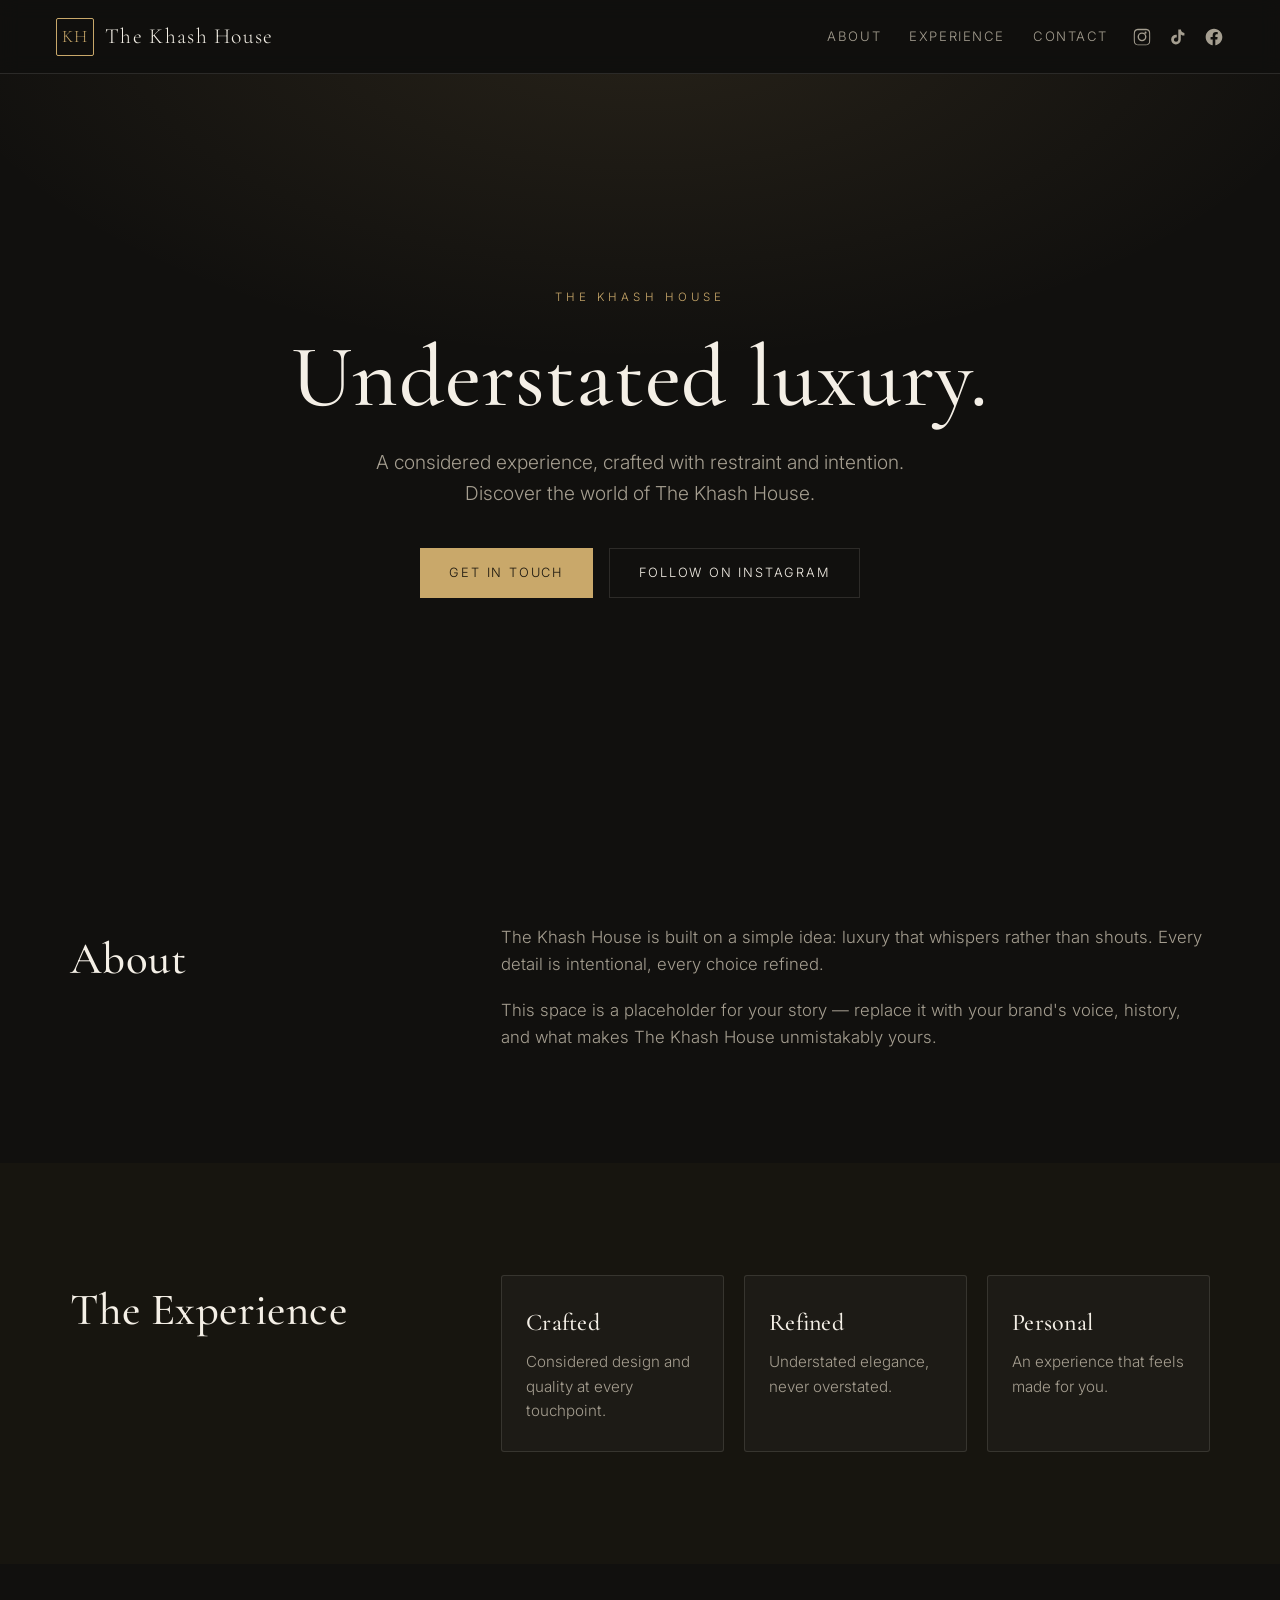
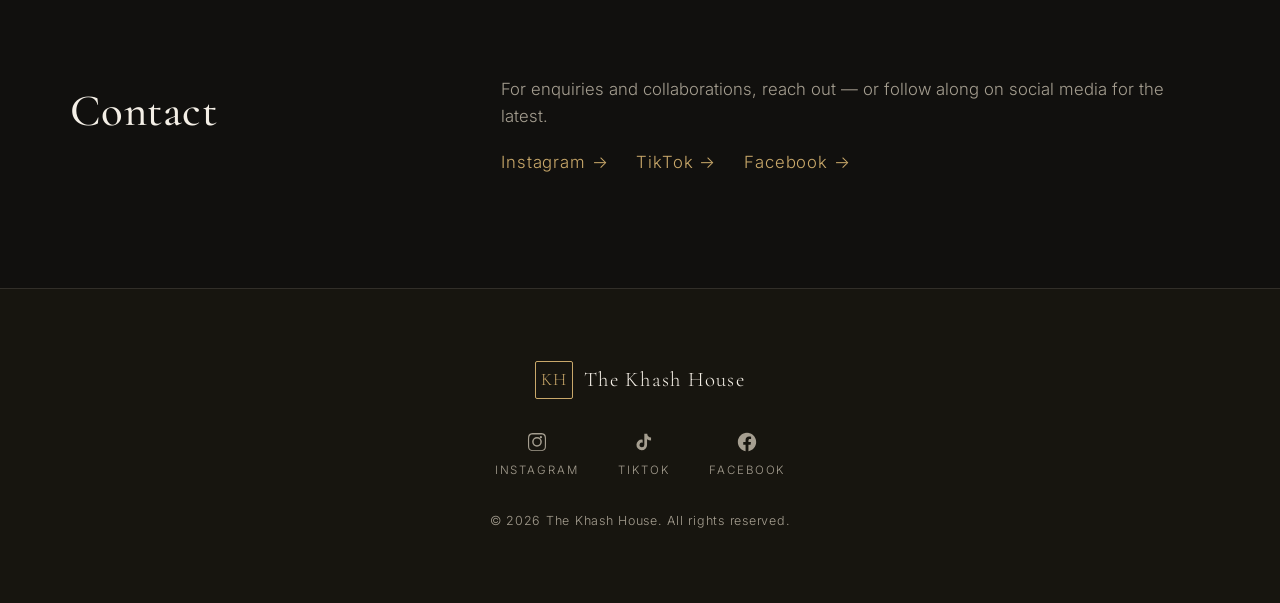
==== index.html @ d8a69405 "Add The Khash House website with social media links" ====
<!DOCTYPE html>
<html lang="en">
<head>
  <meta charset="UTF-8" />
  <meta name="viewport" content="width=device-width, initial-scale=1.0" />
  <title>The Khash House — Understated Luxury</title>
  <meta name="description" content="The Khash House — understated luxury. Follow us on Instagram, TikTok and Facebook." />

  <!-- Open Graph / social preview -->
  <meta property="og:title" content="The Khash House" />
  <meta property="og:description" content="Understated luxury." />
  <meta property="og:type" content="website" />

  <link rel="preconnect" href="https://fonts.googleapis.com" />
  <link rel="preconnect" href="https://fonts.gstatic.com" crossorigin />
  <link href="https://fonts.googleapis.com/css2?family=Cormorant+Garamond:wght@400;500;600&family=Inter:wght@300;400;500&display=swap" rel="stylesheet" />
  <link rel="stylesheet" href="styles.css" />
</head>
<body>
  <!-- Header -->
  <header class="site-header">
    <a class="brand" href="#top">
      <span class="brand-mark">KH</span>
      <span class="brand-name">The Khash House</span>
    </a>

    <nav class="nav" aria-label="Primary">
      <a href="#about">About</a>
      <a href="#experience">Experience</a>
      <a href="#contact">Contact</a>
    </nav>

    <ul class="social social--header" aria-label="Social media">
      <li>
        <a href="https://www.instagram.com/the.khash.house" target="_blank" rel="noopener noreferrer" aria-label="The Khash House on Instagram">
          <svg viewBox="0 0 24 24" width="20" height="20" aria-hidden="true" focusable="false">
            <path fill="currentColor" d="M12 2.16c3.2 0 3.58.01 4.85.07 1.17.05 1.8.25 2.23.41.56.22.96.48 1.38.9.42.42.68.82.9 1.38.16.42.36 1.06.41 2.23.06 1.27.07 1.65.07 4.85s-.01 3.58-.07 4.85c-.05 1.17-.25 1.8-.41 2.23-.22.56-.48.96-.9 1.38-.42.42-.82.68-1.38.9-.42.16-1.06.36-2.23.41-1.27.06-1.65.07-4.85.07s-3.58-.01-4.85-.07c-1.17-.05-1.8-.25-2.23-.41a3.7 3.7 0 0 1-1.38-.9 3.7 3.7 0 0 1-.9-1.38c-.16-.42-.36-1.06-.41-2.23C2.17 15.58 2.16 15.2 2.16 12s.01-3.58.07-4.85c.05-1.17.25-1.8.41-2.23.22-.56.48-.96.9-1.38.42-.42.82-.68 1.38-.9.42-.16 1.06-.36 2.23-.41C8.42 2.17 8.8 2.16 12 2.16Zm0 1.62c-3.15 0-3.5.01-4.74.07-.9.04-1.39.19-1.71.32-.43.17-.74.37-1.06.69-.32.32-.52.63-.69 1.06-.13.32-.28.81-.32 1.71-.06 1.24-.07 1.59-.07 4.74s.01 3.5.07 4.74c.04.9.19 1.39.32 1.71.17.43.37.74.69 1.06.32.32.63.52 1.06.69.32.13.81.28 1.71.32 1.24.06 1.59.07 4.74.07s3.5-.01 4.74-.07c.9-.04 1.39-.19 1.71-.32.43-.17.74-.37 1.06-.69.32-.32.52-.63.69-1.06.13-.32.28-.81.32-1.71.06-1.24.07-1.59.07-4.74s-.01-3.5-.07-4.74c-.04-.9-.19-1.39-.32-1.71a2.86 2.86 0 0 0-.69-1.06 2.86 2.86 0 0 0-1.06-.69c-.32-.13-.81-.28-1.71-.32-1.24-.06-1.59-.07-4.74-.07Zm0 2.76a5.3 5.3 0 1 1 0 10.6 5.3 5.3 0 0 1 0-10.6Zm0 1.62a3.68 3.68 0 1 0 0 7.36 3.68 3.68 0 0 0 0-7.36Zm5.5-1.4a1.24 1.24 0 1 1-2.48 0 1.24 1.24 0 0 1 2.48 0Z"/>
          </svg>
        </a>
      </li>
      <li>
        <a href="https://www.tiktok.com/@thekhashhouse" target="_blank" rel="noopener noreferrer" aria-label="The Khash House on TikTok">
          <svg viewBox="0 0 24 24" width="20" height="20" aria-hidden="true" focusable="false">
            <path fill="currentColor" d="M16.6 5.82a4.28 4.28 0 0 1-1.05-2.82h-3.2v12.27a2.59 2.59 0 0 1-2.59 2.5 2.59 2.59 0 1 1 .77-5.06V9.42a5.8 5.8 0 0 0-.77-.05A5.79 5.79 0 1 0 15.34 15.2V8.9a7.46 7.46 0 0 0 4.36 1.4V7.1a4.28 4.28 0 0 1-3.1-1.28Z"/>
          </svg>
        </a>
      </li>
      <li>
        <a href="https://www.facebook.com/share/192KsNtEvM/?mibextid=wwXIfr" target="_blank" rel="noopener noreferrer" aria-label="The Khash House on Facebook">
          <svg viewBox="0 0 24 24" width="20" height="20" aria-hidden="true" focusable="false">
            <path fill="currentColor" d="M22 12.06C22 6.5 17.52 2 12 2S2 6.5 2 12.06c0 5.02 3.66 9.18 8.44 9.94v-7.03H7.9v-2.91h2.54V9.85c0-2.52 1.49-3.91 3.78-3.91 1.1 0 2.24.2 2.24.2v2.48h-1.26c-1.24 0-1.63.78-1.63 1.57v1.87h2.78l-.44 2.91h-2.34V22c4.78-.76 8.43-4.92 8.43-9.94Z"/>
          </svg>
        </a>
      </li>
    </ul>
  </header>

  <!-- Hero -->
  <main id="top">
    <section class="hero">
      <div class="hero-inner">
        <p class="eyebrow">The Khash House</p>
        <h1>Understated luxury.</h1>
        <p class="lede">A considered experience, crafted with restraint and intention. Discover the world of The Khash House.</p>
        <div class="hero-cta">
          <a class="btn btn--primary" href="#contact">Get in touch</a>
          <a class="btn btn--ghost" href="https://www.instagram.com/the.khash.house" target="_blank" rel="noopener noreferrer">Follow on Instagram</a>
        </div>
      </div>
    </section>

    <!-- About -->
    <section id="about" class="section">
      <div class="section-grid">
        <div>
          <h2>About</h2>
        </div>
        <div class="section-body">
          <p>The Khash House is built on a simple idea: luxury that whispers rather than shouts. Every detail is intentional, every choice refined.</p>
          <p>This space is a placeholder for your story — replace it with your brand's voice, history, and what makes The Khash House unmistakably yours.</p>
        </div>
      </div>
    </section>

    <!-- Experience -->
    <section id="experience" class="section section--alt">
      <div class="section-grid">
        <div>
          <h2>The Experience</h2>
        </div>
        <div class="section-body cards">
          <article class="card">
            <h3>Crafted</h3>
            <p>Considered design and quality at every touchpoint.</p>
          </article>
          <article class="card">
            <h3>Refined</h3>
            <p>Understated elegance, never overstated.</p>
          </article>
          <article class="card">
            <h3>Personal</h3>
            <p>An experience that feels made for you.</p>
          </article>
        </div>
      </div>
    </section>

    <!-- Contact -->
    <section id="contact" class="section">
      <div class="section-grid">
        <div>
          <h2>Contact</h2>
        </div>
        <div class="section-body">
          <p>For enquiries and collaborations, reach out — or follow along on social media for the latest.</p>
          <ul class="social social--inline" aria-label="Social media">
            <li><a href="https://www.instagram.com/the.khash.house" target="_blank" rel="noopener noreferrer">Instagram &rarr;</a></li>
            <li><a href="https://www.tiktok.com/@thekhashhouse" target="_blank" rel="noopener noreferrer">TikTok &rarr;</a></li>
            <li><a href="https://www.facebook.com/share/192KsNtEvM/?mibextid=wwXIfr" target="_blank" rel="noopener noreferrer">Facebook &rarr;</a></li>
          </ul>
        </div>
      </div>
    </section>
  </main>

  <!-- Footer -->
  <footer class="site-footer">
    <div class="footer-inner">
      <div class="footer-brand">
        <span class="brand-mark">KH</span>
        <span>The Khash House</span>
      </div>

      <ul class="social social--footer" aria-label="Social media">
        <li>
          <a href="https://www.instagram.com/the.khash.house" target="_blank" rel="noopener noreferrer" aria-label="The Khash House on Instagram">
            <svg viewBox="0 0 24 24" width="22" height="22" aria-hidden="true" focusable="false"><path fill="currentColor" d="M12 2.16c3.2 0 3.58.01 4.85.07 1.17.05 1.8.25 2.23.41.56.22.96.48 1.38.9.42.42.68.82.9 1.38.16.42.36 1.06.41 2.23.06 1.27.07 1.65.07 4.85s-.01 3.58-.07 4.85c-.05 1.17-.25 1.8-.41 2.23-.22.56-.48.96-.9 1.38-.42.42-.82.68-1.38.9-.42.16-1.06.36-2.23.41-1.27.06-1.65.07-4.85.07s-3.58-.01-4.85-.07c-1.17-.05-1.8-.25-2.23-.41a3.7 3.7 0 0 1-1.38-.9 3.7 3.7 0 0 1-.9-1.38c-.16-.42-.36-1.06-.41-2.23C2.17 15.58 2.16 15.2 2.16 12s.01-3.58.07-4.85c.05-1.17.25-1.8.41-2.23.22-.56.48-.96.9-1.38.42-.42.82-.68 1.38-.9.42-.16 1.06-.36 2.23-.41C8.42 2.17 8.8 2.16 12 2.16Zm0 1.62c-3.15 0-3.5.01-4.74.07-.9.04-1.39.19-1.71.32-.43.17-.74.37-1.06.69-.32.32-.52.63-.69 1.06-.13.32-.28.81-.32 1.71-.06 1.24-.07 1.59-.07 4.74s.01 3.5.07 4.74c.04.9.19 1.39.32 1.71.17.43.37.74.69 1.06.32.32.63.52 1.06.69.32.13.81.28 1.71.32 1.24.06 1.59.07 4.74.07s3.5-.01 4.74-.07c.9-.04 1.39-.19 1.71-.32.43-.17.74-.37 1.06-.69.32-.32.52-.63.69-1.06.13-.32.28-.81.32-1.71.06-1.24.07-1.59.07-4.74s-.01-3.5-.07-4.74c-.04-.9-.19-1.39-.32-1.71a2.86 2.86 0 0 0-.69-1.06 2.86 2.86 0 0 0-1.06-.69c-.32-.13-.81-.28-1.71-.32-1.24-.06-1.59-.07-4.74-.07Zm0 2.76a5.3 5.3 0 1 1 0 10.6 5.3 5.3 0 0 1 0-10.6Zm0 1.62a3.68 3.68 0 1 0 0 7.36 3.68 3.68 0 0 0 0-7.36Zm5.5-1.4a1.24 1.24 0 1 1-2.48 0 1.24 1.24 0 0 1 2.48 0Z"/></svg>
            <span>Instagram</span>
          </a>
        </li>
        <li>
          <a href="https://www.tiktok.com/@thekhashhouse" target="_blank" rel="noopener noreferrer" aria-label="The Khash House on TikTok">
            <svg viewBox="0 0 24 24" width="22" height="22" aria-hidden="true" focusable="false"><path fill="currentColor" d="M16.6 5.82a4.28 4.28 0 0 1-1.05-2.82h-3.2v12.27a2.59 2.59 0 0 1-2.59 2.5 2.59 2.59 0 1 1 .77-5.06V9.42a5.8 5.8 0 0 0-.77-.05A5.79 5.79 0 1 0 15.34 15.2V8.9a7.46 7.46 0 0 0 4.36 1.4V7.1a4.28 4.28 0 0 1-3.1-1.28Z"/></svg>
            <span>TikTok</span>
          </a>
        </li>
        <li>
          <a href="https://www.facebook.com/share/192KsNtEvM/?mibextid=wwXIfr" target="_blank" rel="noopener noreferrer" aria-label="The Khash House on Facebook">
            <svg viewBox="0 0 24 24" width="22" height="22" aria-hidden="true" focusable="false"><path fill="currentColor" d="M22 12.06C22 6.5 17.52 2 12 2S2 6.5 2 12.06c0 5.02 3.66 9.18 8.44 9.94v-7.03H7.9v-2.91h2.54V9.85c0-2.52 1.49-3.91 3.78-3.91 1.1 0 2.24.2 2.24.2v2.48h-1.26c-1.24 0-1.63.78-1.63 1.57v1.87h2.78l-.44 2.91h-2.34V22c4.78-.76 8.43-4.92 8.43-9.94Z"/></svg>
            <span>Facebook</span>
          </a>
        </li>
      </ul>

      <p class="copyright">&copy; <span id="year"></span> The Khash House. All rights reserved.</p>
    </div>
  </footer>

  <script src="script.js"></script>
</body>
</html>
---- styles.css ----
:root {
  --bg: #11100e;
  --bg-alt: #17150f;
  --surface: #1d1b16;
  --cream: #f4efe6;
  --muted: #a59e90;
  --gold: #c9a86a;
  --line: rgba(244, 239, 230, 0.12);
  --max: 1140px;
}

* { box-sizing: border-box; }

html { scroll-behavior: smooth; }

body {
  margin: 0;
  background: var(--bg);
  color: var(--cream);
  font-family: "Inter", system-ui, -apple-system, sans-serif;
  font-weight: 300;
  line-height: 1.6;
  -webkit-font-smoothing: antialiased;
}

a { color: inherit; text-decoration: none; }

h1, h2, h3 {
  font-family: "Cormorant Garamond", Georgia, serif;
  font-weight: 500;
  letter-spacing: 0.01em;
  margin: 0;
}

/* ---------- Header ---------- */
.site-header {
  position: sticky;
  top: 0;
  z-index: 10;
  display: flex;
  align-items: center;
  gap: 1.5rem;
  padding: 1.1rem clamp(1.25rem, 5vw, 3.5rem);
  background: rgba(17, 16, 14, 0.82);
  backdrop-filter: blur(10px);
  border-bottom: 1px solid var(--line);
}

.brand {
  display: flex;
  align-items: center;
  gap: 0.7rem;
  margin-right: auto;
}

.brand-mark {
  display: grid;
  place-items: center;
  width: 38px;
  height: 38px;
  border: 1px solid var(--gold);
  color: var(--gold);
  font-family: "Cormorant Garamond", serif;
  font-size: 1.1rem;
  letter-spacing: 0.05em;
  border-radius: 2px;
}

.brand-name {
  font-family: "Cormorant Garamond", serif;
  font-size: 1.35rem;
  letter-spacing: 0.06em;
}

.nav {
  display: flex;
  gap: 1.75rem;
  font-size: 0.82rem;
  letter-spacing: 0.12em;
  text-transform: uppercase;
  color: var(--muted);
}

.nav a { transition: color 0.2s ease; }
.nav a:hover { color: var(--cream); }

/* ---------- Social ---------- */
.social {
  list-style: none;
  margin: 0;
  padding: 0;
  display: flex;
  align-items: center;
}

.social--header { gap: 1rem; }

.social--header a {
  display: grid;
  place-items: center;
  color: var(--muted);
  transition: color 0.2s ease, transform 0.2s ease;
}
.social--header a:hover { color: var(--gold); transform: translateY(-2px); }

/* ---------- Hero ---------- */
.hero {
  position: relative;
  display: grid;
  place-items: center;
  text-align: center;
  min-height: 82vh;
  padding: 5rem 1.5rem;
  background:
    radial-gradient(1200px 600px at 50% -10%, rgba(201, 168, 106, 0.12), transparent 60%),
    var(--bg);
}

.hero-inner { max-width: 720px; }

.eyebrow {
  text-transform: uppercase;
  letter-spacing: 0.35em;
  font-size: 0.72rem;
  color: var(--gold);
  margin: 0 0 1.5rem;
}

.hero h1 {
  font-size: clamp(2.8rem, 8vw, 5.5rem);
  line-height: 1.05;
  margin-bottom: 1.5rem;
}

.lede {
  color: var(--muted);
  font-size: clamp(1rem, 2.2vw, 1.2rem);
  max-width: 540px;
  margin: 0 auto 2.5rem;
}

.hero-cta {
  display: flex;
  gap: 1rem;
  justify-content: center;
  flex-wrap: wrap;
}

.btn {
  display: inline-block;
  padding: 0.85rem 1.8rem;
  font-size: 0.8rem;
  letter-spacing: 0.14em;
  text-transform: uppercase;
  border: 1px solid transparent;
  transition: all 0.2s ease;
}

.btn--primary { background: var(--gold); color: #1a160e; }
.btn--primary:hover { background: #d8bb83; }

.btn--ghost { border-color: var(--line); color: var(--cream); }
.btn--ghost:hover { border-color: var(--gold); color: var(--gold); }

/* ---------- Sections ---------- */
.section {
  padding: clamp(4rem, 9vw, 7rem) clamp(1.25rem, 5vw, 3.5rem);
}
.section--alt { background: var(--bg-alt); }

.section-grid {
  max-width: var(--max);
  margin: 0 auto;
  display: grid;
  grid-template-columns: 1fr 2fr;
  gap: clamp(2rem, 6vw, 5rem);
}

.section h2 {
  font-size: clamp(2rem, 4vw, 2.8rem);
}

.section-body { color: var(--muted); font-size: 1.05rem; }
.section-body p { margin: 0 0 1.2rem; }
.section-body p:last-child { margin-bottom: 0; }

/* ---------- Cards ---------- */
.cards {
  display: grid;
  grid-template-columns: repeat(3, 1fr);
  gap: 1.25rem;
}

.card {
  border: 1px solid var(--line);
  background: var(--surface);
  padding: 1.75rem 1.5rem;
  border-radius: 3px;
  transition: border-color 0.2s ease, transform 0.2s ease;
}
.card:hover { border-color: var(--gold); transform: translateY(-3px); }

.card h3 {
  font-size: 1.5rem;
  color: var(--cream);
  margin-bottom: 0.5rem;
}
.card p { margin: 0; font-size: 0.95rem; }

/* ---------- Inline social (contact) ---------- */
.social--inline {
  gap: 1.75rem;
  flex-wrap: wrap;
  margin-top: 0.5rem;
}
.social--inline a {
  color: var(--gold);
  letter-spacing: 0.05em;
  border-bottom: 1px solid transparent;
  transition: border-color 0.2s ease;
}
.social--inline a:hover { border-color: var(--gold); }

/* ---------- Footer ---------- */
.site-footer {
  border-top: 1px solid var(--line);
  background: var(--bg-alt);
  padding: clamp(3rem, 6vw, 4.5rem) clamp(1.25rem, 5vw, 3.5rem);
}

.footer-inner {
  max-width: var(--max);
  margin: 0 auto;
  display: flex;
  flex-direction: column;
  align-items: center;
  gap: 2rem;
  text-align: center;
}

.footer-brand {
  display: flex;
  align-items: center;
  gap: 0.7rem;
  font-family: "Cormorant Garamond", serif;
  font-size: 1.3rem;
  letter-spacing: 0.06em;
}

.social--footer {
  gap: 2.5rem;
  flex-wrap: wrap;
  justify-content: center;
}

.social--footer a {
  display: flex;
  flex-direction: column;
  align-items: center;
  gap: 0.5rem;
  color: var(--muted);
  font-size: 0.72rem;
  letter-spacing: 0.16em;
  text-transform: uppercase;
  transition: color 0.2s ease, transform 0.2s ease;
}
.social--footer a:hover { color: var(--gold); transform: translateY(-3px); }

.copyright {
  color: var(--muted);
  font-size: 0.78rem;
  letter-spacing: 0.06em;
  margin: 0;
}

/* ---------- Responsive ---------- */
@media (max-width: 860px) {
  .nav { display: none; }
  .section-grid { grid-template-columns: 1fr; gap: 1.5rem; }
  .cards { grid-template-columns: 1fr; }
}

@media (max-width: 520px) {
  .brand-name { font-size: 1.15rem; }
  .social--footer { gap: 1.75rem; }
}
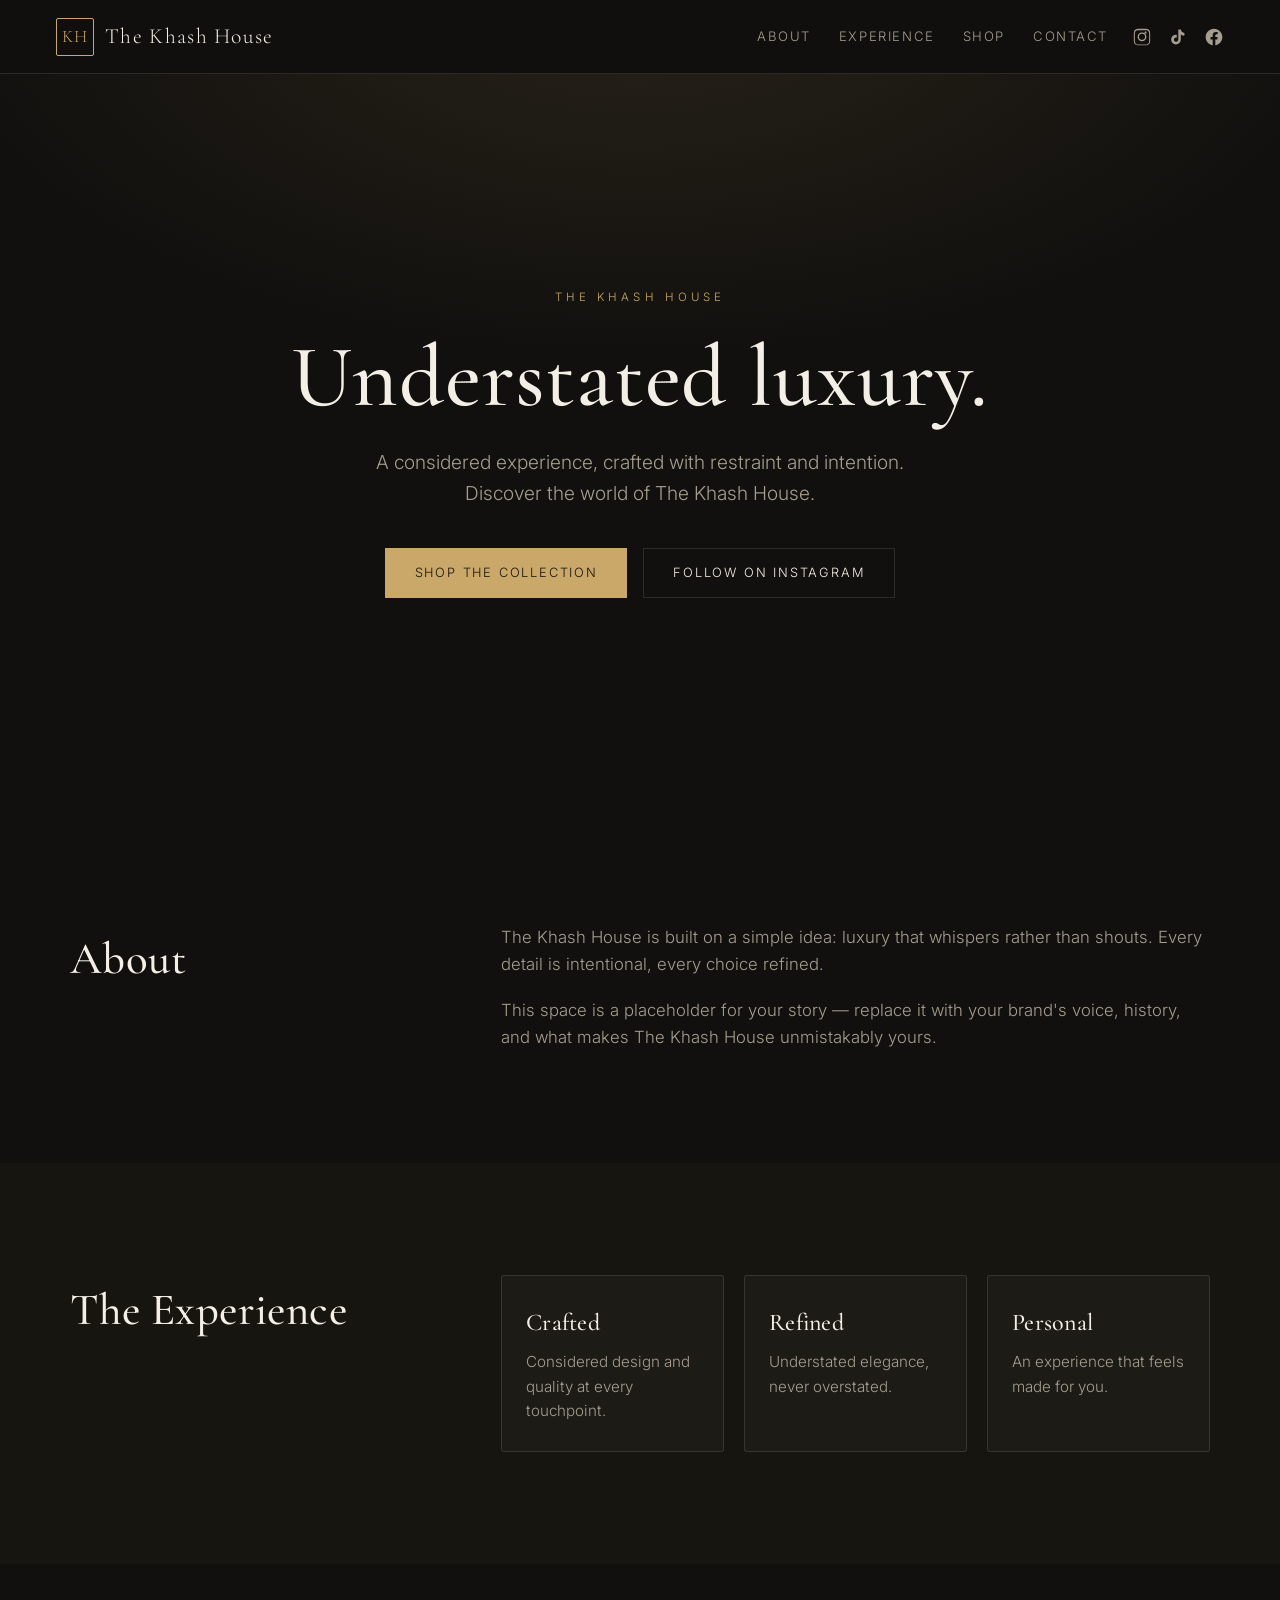
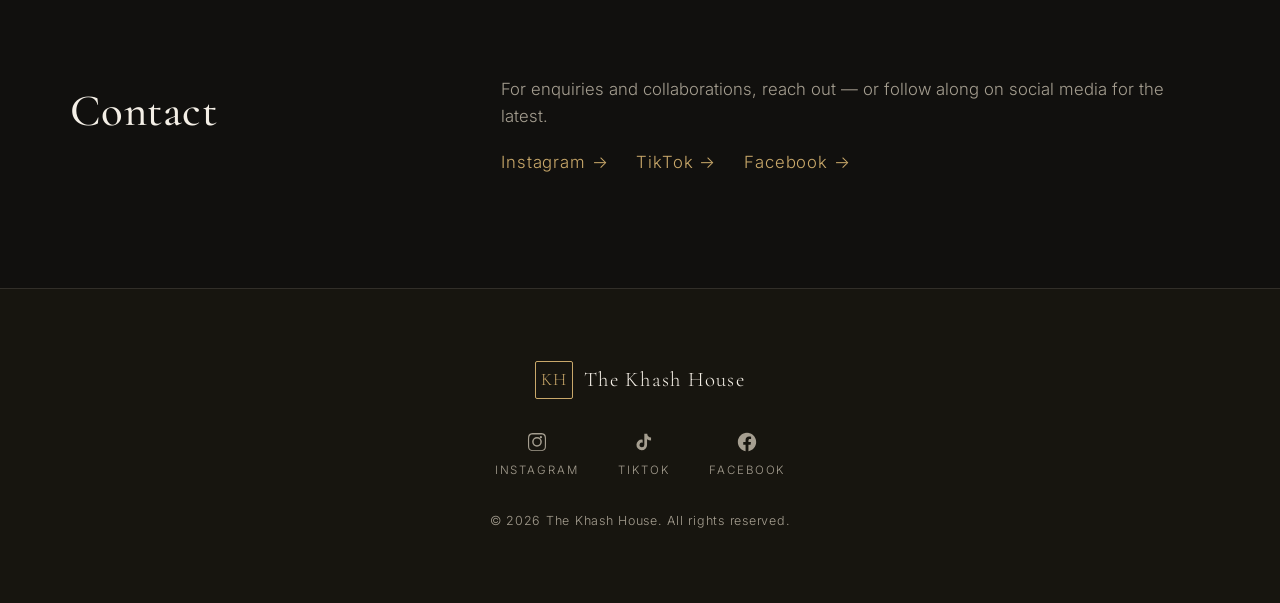
==== commit ee767f8f: "Add admin panel and shop page for product management" ====
--- a/index.html
+++ b/index.html
@@ -27,6 +27,7 @@
     <nav class="nav" aria-label="Primary">
       <a href="#about">About</a>
       <a href="#experience">Experience</a>
+      <a href="shop.html">Shop</a>
       <a href="#contact">Contact</a>
     </nav>
 
@@ -63,7 +64,7 @@
         <h1>Understated luxury.</h1>
         <p class="lede">A considered experience, crafted with restraint and intention. Discover the world of The Khash House.</p>
         <div class="hero-cta">
-          <a class="btn btn--primary" href="#contact">Get in touch</a>
+          <a class="btn btn--primary" href="shop.html">Shop the collection</a>
           <a class="btn btn--ghost" href="https://www.instagram.com/the.khash.house" target="_blank" rel="noopener noreferrer">Follow on Instagram</a>
         </div>
       </div>
